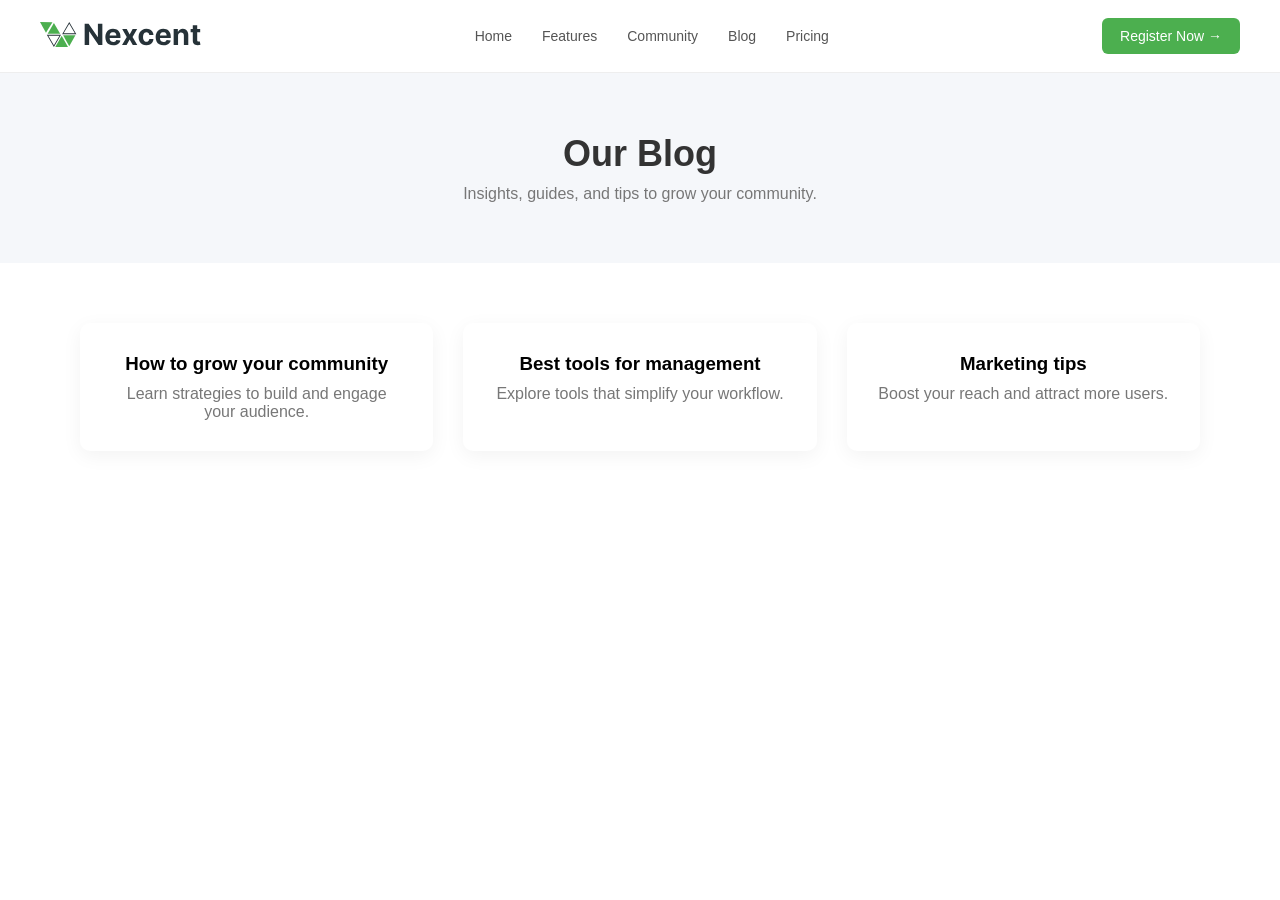
==== blog.html @ 7f6f6c65 "updated" ====
<!DOCTYPE html>
<html lang="en">
<head>
  <meta charset="UTF-8">
  <meta name="viewport" content="width=device-width, initial-scale=1.0">
  <title>Blog - Nexcent</title>
  <link rel="stylesheet" href="style.css">
</head>
<body>

<!-- NAVBAR (SAME) -->
<div class="navbar">

  <input type="checkbox" id="menu-toggle">

  <div class="nav-left">
    <label for="menu-toggle" class="menu-icon">☰</label>
    <div class="logo">
      <img src="Images/logo.svg">
    </div>
  </div>

  <div class="sidebar">
    <a href="index.html">Home</a>
    <a href="featurespg.html">Features</a>
    <a href="communitypg.html">Community</a>
    <a href="blog.html">Blog</a>
    <a href="pricing.html">Pricing</a>
    <a href="registeration.html" class="nav-btn">Register</a>
  </div>

  <ul class="nav-links">
    <li><a href="index.html">Home</a></li>
    <li><a href="featurespg.html">Features</a></li>
    <li><a href="communitypg.html">Community</a></li>
    <li><a href="blog.html">Blog</a></li>
    <li><a href="pricing.html">Pricing</a></li>
  </ul>

  <a href="registeration.html" class="nav-btn">Register Now →</a>

</div>

<!-- HERO -->
<section class="feature-hero">
  <h1>Our Blog</h1>
  <p>Insights, guides, and tips to grow your community.</p>
</section>

<!-- BLOG CARDS -->
<section class="feature-grid">

  <div class="feature-box">
    <h3>How to grow your community</h3>
    <p>Learn strategies to build and engage your audience.</p>
  </div>

  <div class="feature-box">
    <h3>Best tools for management</h3>
    <p>Explore tools that simplify your workflow.</p>
  </div>

  <div class="feature-box">
    <h3>Marketing tips</h3>
    <p>Boost your reach and attract more users.</p>
  </div>

</section>

</body>
</html>
---- style.css ----
* {
  margin: 0;
  padding: 0;
  box-sizing: border-box;
  font-family: sans-serif;
}

/* PAGE BACKGROUND */
.page-bg {
  background: linear-gradient(to right, #eaeaea, #dcdcdc);
  min-height: 100vh;
  display: flex;
  justify-content: center;
  align-items: center;
}

/* MAIN CONTAINER */
.main-box {
  width: 85%;
  max-width: 1100px;
  background: white;
  border-radius: 12px;
  box-shadow: 0 10px 30px rgba(0,0,0,0.08);
  overflow: hidden;
}

/* NAVBAR */
.navbar {
  display: flex;
  justify-content: space-between;
  align-items: center;
  padding: 18px 40px;
  border-bottom: 1px solid #eee;
}

/* LEFT SIDE FIX */
.nav-left {
  display: flex;
  align-items: center;
  gap: 10px;
}

.logo img {
  height: 25px;
}

/* NAV LINKS */
.nav-links {
  display: flex;
  gap: 30px;
  list-style: none;
}

.nav-links a {
  text-decoration: none;
  color: #555;
  font-size: 14px;
}

.nav-links a:hover {
  color: #4caf4f;
}

/* BUTTONS */
.nav-btn,
.main-btn {
  display: inline-block;
  background: #4caf4f;
  color: white;
  padding: 10px 18px;
  border-radius: 6px;
  text-decoration: none;
  font-size: 14px;
  transition: 0.3s;
}

.nav-btn:hover,
.main-btn:hover {
  background: #43a047;
}

/* HERO */
.hero {
  display: flex;
  justify-content: space-between;
  align-items: center;
  padding: 60px 100px;
  gap: 50px;
  background: #f5f7fa;
  border-bottom: 1px solid #eee;
}

.hero-text {
  flex: 1;
  max-width: 550px;
}

.hero-text h1 {
  font-size: 48px;
  color: #333;
  line-height: 1.1;
}

.hero-text span {
  display: block;
  color: #4caf4f;
  margin-top: 6px;
}

.hero-text p {
  margin: 20px 0;
  color: #777;
}

.hero-image {
  flex: 1;
  display: flex;
  justify-content: flex-end;
}

.hero-image img {
  width: 380px;
  max-width: 100%;
}

/* CLIENTS */
.clients {
  padding: 50px 80px;
  text-align: center;
}

.clients-text h2 {
  font-size: 28px;
  color: #333;
}

.clients-text p {
  color: #777;
  margin-top: 6px;
}

.client-logos {
  display: flex;
  justify-content: space-between;
  max-width: 800px;
  margin: 30px auto 0;
}

.client-logos img {
  width: 70px;
  opacity: 0.6;
}

/* FEATURES */
.features {
  padding: 60px 80px;
  text-align: center;
}

.features-text h2 {
  font-size: 28px;
}

.features-text p {
  margin-top: 10px;
  color: #777;
}

.feature-items {
  display: flex;
  justify-content: space-between;
  margin-top: 40px;
}

.feature {
  max-width: 260px;
}

.icon {
  font-size: 28px;
  margin-bottom: 10px;
}

.feature h3 {
  margin-bottom: 10px;
}

.feature p {
  color: #777;
  font-size: 14px;
}

/* FEATURE PAGE */
.feature-hero {
  background: #f5f7fa;
  text-align: center;
  padding: 60px 20px;
}

.feature-hero h1 {
  font-size: 36px;
  color: #333;
}

.feature-hero p {
  margin-top: 10px;
  color: #777;
}

.feature-grid {
  display: grid;
  grid-template-columns: repeat(3, 1fr);
  gap: 30px;
  padding: 60px 80px;
}

.feature-box {
  background: white;
  padding: 30px;
  border-radius: 10px;
  text-align: center;
  box-shadow: 0 5px 20px rgba(0,0,0,0.05);
  transition: 0.3s;
}

.feature-box:hover {
  transform: translateY(-5px);
}

.feature-box h3 {
  margin-bottom: 10px;
}

.feature-box p {
  color: #777;
}

/* CTA */
.cta {
  text-align: center;
  padding: 60px;
  background: #4caf4f;
  color: white;
}

.cta h2 {
  margin-bottom: 20px;
}

/* REGISTER */
.register-section {
  height: 90vh;
  display: flex;
  justify-content: center;
  align-items: center;
  background: #f5f7fa;
}

.register-box {
  background: white;
  padding: 40px;
  width: 350px;
  border-radius: 10px;
  text-align: center;
  box-shadow: 0 5px 20px rgba(0,0,0,0.08);
}

.register-box input {
  padding: 12px;
  border: 1px solid #ddd;
  border-radius: 6px;
}

/* SIDEBAR */
#menu-toggle {
  display: none;
}

.menu-icon {
  display: none;
  font-size: 24px;
  cursor: pointer;
}

.sidebar {
  position: fixed;
  top: 0;
  left: -250px;
  width: 250px;
  height: 100%;
  background: white;
  padding: 60px 20px;
  display: flex;
  flex-direction: column;
  gap: 20px;
  transition: 0.3s;
  z-index: 1000;
}

.sidebar a {
  text-decoration: none;
  color: #333;
}

.sidebar a:hover {
  color: #4caf4f;
}

/* OPEN SIDEBAR */
#menu-toggle:checked ~ .sidebar {
  left: 0;
}
/* =========================
   COMMUNITY PAGE FIX
========================= */

.community-hero {
  background: #f5f7fa;
  text-align: center;
  padding: 60px 20px;
}

.community-hero h1 {
  font-size: 36px;
  color: #333;
}

.community-hero p {
  margin-top: 10px;
  color: #777;
}

.community-types {
  display: flex;
  justify-content: space-between;
  padding: 60px 80px;
  gap: 30px;
}

.community-box {
  background: white;
  padding: 30px;
  border-radius: 10px;
  text-align: center;
  box-shadow: 0 5px 20px rgba(0,0,0,0.05);
  max-width: 300px;
}

.community-benefits {
  display: flex;
  justify-content: space-between;
  padding: 40px 80px;
  text-align: center;
}

.benefit {
  max-width: 250px;
}

.benefit p {
  color: #777;
  margin-top: 5px;
}
.register-box input {
  width: 100%;
}


/* =========================
   MOBILE
========================= */

@media (max-width: 768px) {

  /* FIX FEATURES PAGE GRID PROPERLY */
  .feature-grid {
    display: grid !important;
    grid-template-columns: 1fr !important; /* 🔥 ONE COLUMN */
    gap: 20px;
    padding: 30px 20px;
  }

  .feature-box {
    width: 100% !important;
    max-width: 100% !important;
  }



  .feature {
    width: 100% !important;
    max-width: 100% !important;
    margin-bottom: 20px !important;
  }

.nav-links {
  display: none !important;
}

.menu-icon {
  display: block;
}

.navbar {
  padding: 12px 16px;
}

/* prevent overflow */
.navbar {
  flex-wrap: nowrap;
}

/* ===== FIX LOGO + BUTTON ALIGNMENT ===== */

.nav-left {
  gap: 6px;
}

.logo img {
  height: 22px;
}

.nav-btn {
  font-size: 12px;
  padding: 6px 10px;
  white-space: nowrap;
}

/* ===== FIX COMMUNITY STACKING ===== */

/* FIX COMMUNITY CARDS PROPERLY */
/* STACK ALL COMMUNITY CARDS */
.community-types {
  display: flex !important;
  flex-direction: column !important;
  align-items: center !important;
  gap: 25px;
  padding: 40px 20px;
}

/* MAKE EACH LOOK LIKE CARD (LIKE CLUBS) */
.community-box {
  width: 100%;
  max-width: 320px;
  background: white;
  padding: 25px;
  border-radius: 12px;
  text-align: center;
  box-shadow: 0 5px 20px rgba(0,0,0,0.05);
}
/* STACK BENEFITS */
.community-benefits {
  display: flex !important;
  flex-direction: column !important;
  align-items: center;
  gap: 25px;
  padding: 40px 20px;
}

/* MAKE BENEFITS LOOK LIKE CARDS */
.benefit {
  width: 100%;
  max-width: 320px;
  background: white;
  padding: 25px;
  border-radius: 12px;
  text-align: center;
  box-shadow: 0 5px 20px rgba(0,0,0,0.05);
}

/* ===== SMALL HERO FIX (NOT REDESIGN) ===== */

.hero {
  flex-direction: column;
  text-align: center;
}

.hero-image img {
  width: 220px;
}
}
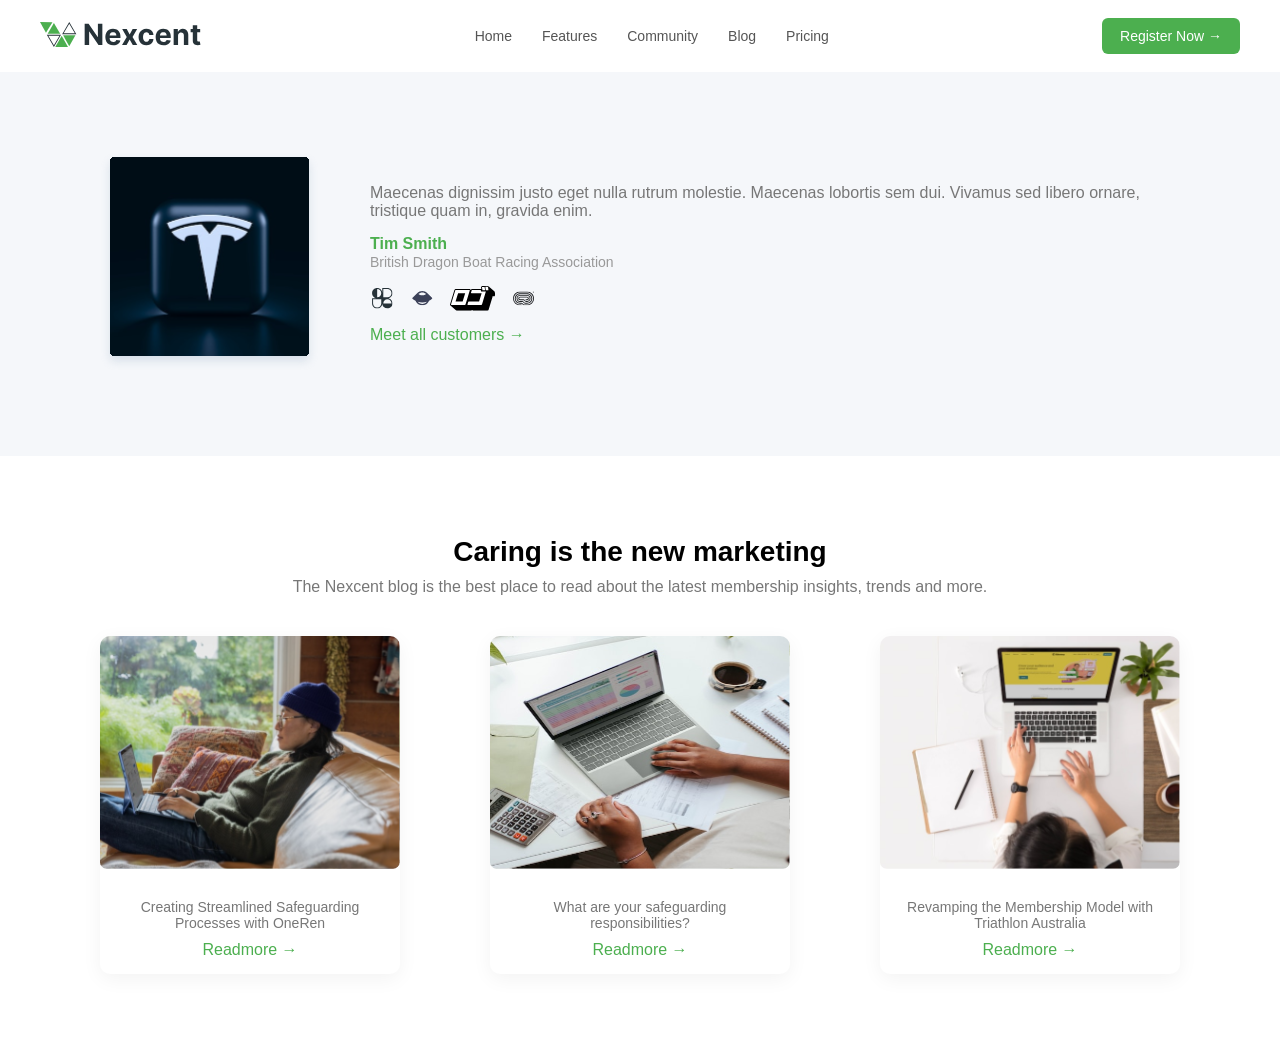
==== commit 44b8ab95: "updated" ====
--- a/blog.html
+++ b/blog.html
@@ -8,25 +8,15 @@
 </head>
 <body>
 
-<!-- NAVBAR (SAME) -->
+<!-- NAVBAR -->
 <div class="navbar">
 
   <input type="checkbox" id="menu-toggle">
 
-  <div class="nav-left">
-    <label for="menu-toggle" class="menu-icon">☰</label>
-    <div class="logo">
-      <img src="Images/logo.svg">
-    </div>
-  </div>
+  <label for="menu-toggle" class="menu-icon">☰</label>
 
-  <div class="sidebar">
-    <a href="index.html">Home</a>
-    <a href="featurespg.html">Features</a>
-    <a href="communitypg.html">Community</a>
-    <a href="blog.html">Blog</a>
-    <a href="pricing.html">Pricing</a>
-    <a href="registeration.html" class="nav-btn">Register</a>
+  <div class="logo">
+    <img src="Images/logo.svg">
   </div>
 
   <ul class="nav-links">
@@ -39,30 +29,81 @@
 
   <a href="registeration.html" class="nav-btn">Register Now →</a>
 
+  <!-- SIDEBAR -->
+  <div class="sidebar">
+    <a href="index.html">Home</a>
+    <a href="featurespg.html">Features</a>
+    <a href="communitypg.html">Community</a>
+    <a href="blog.html">Blog</a>
+    <a href="pricing.html">Pricing</a>
+    <a href="registeration.html" class="nav-btn">Register</a>
+  </div>
+
 </div>
 
-<!-- HERO -->
-<section class="feature-hero">
-  <h1>Our Blog</h1>
-  <p>Insights, guides, and tips to grow your community.</p>
+<!-- TESTIMONIAL -->
+<section class="testimonial">
+
+  <div class="test-img">
+    <img src="Images/blog/img1.svg">
+  </div>
+
+  <div class="test-text">
+    <p>
+      Maecenas dignissim justo eget nulla rutrum molestie. Maecenas lobortis sem dui.
+      Vivamus sed libero ornare, tristique quam in, gravida enim.
+    </p>
+
+    <h4>Tim Smith</h4>
+    <span>British Dragon Boat Racing Association</span>
+
+    <div class="test-logos">
+      <img src="Images/clientslogos/logo1.svg">
+      <img src="Images/clientslogos/logo2.svg">
+      <img src="Images/clientslogos/logo3.svg">
+      <img src="Images/clientslogos/logo4.svg">
+    </div>
+
+    <a href="#" class="meet-link">Meet all customers →</a>
+  </div>
+
 </section>
 
-<!-- BLOG CARDS -->
-<section class="feature-grid">
+<!-- BLOG SECTION -->
+<section class="blog-section">
 
-  <div class="feature-box">
-    <h3>How to grow your community</h3>
-    <p>Learn strategies to build and engage your audience.</p>
-  </div>
+  <h2>Caring is the new marketing</h2>
+  <p>
+    The Nexcent blog is the best place to read about the latest membership insights,
+    trends and more.
+  </p>
 
-  <div class="feature-box">
-    <h3>Best tools for management</h3>
-    <p>Explore tools that simplify your workflow.</p>
-  </div>
+  <div class="blog-cards">
 
-  <div class="feature-box">
-    <h3>Marketing tips</h3>
-    <p>Boost your reach and attract more users.</p>
+    <div class="blog-card">
+      <img src="Images/blog/img2.svg">
+      <div class="blog-content">
+        <p>Creating Streamlined Safeguarding Processes with OneRen</p>
+        <a href="#">Readmore →</a>
+      </div>
+    </div>
+
+    <div class="blog-card">
+      <img src="Images/blog/img3.svg">
+      <div class="blog-content">
+        <p>What are your safeguarding responsibilities?</p>
+        <a href="#">Readmore →</a>
+      </div>
+    </div>
+
+    <div class="blog-card">
+      <img src="Images/blog/img4.svg">
+      <div class="blog-content">
+        <p>Revamping the Membership Model with Triathlon Australia</p>
+        <a href="#">Readmore →</a>
+      </div>
+    </div>
+
   </div>
 
 </section>
--- a/style.css
+++ b/style.css
@@ -2,42 +2,29 @@
   margin: 0;
   padding: 0;
   box-sizing: border-box;
-  font-family: sans-serif;
-}
-
-/* PAGE BACKGROUND */
+  font-family: 'Segoe UI', sans-serif;
+}
+
+/* ===== MAIN CONTAINER ===== */
+
 .page-bg {
-  background: linear-gradient(to right, #eaeaea, #dcdcdc);
-  min-height: 100vh;
-  display: flex;
-  justify-content: center;
+  background: #f5f7fa;
+  padding: 20px;
+}
+
+.main-box {
+  background: white;
+  border-radius: 10px;
+  overflow: hidden;
+}
+
+/* ===== NAVBAR ===== */
+
+.navbar {
+  display: flex;
   align-items: center;
-}
-
-/* MAIN CONTAINER */
-.main-box {
-  width: 85%;
-  max-width: 1100px;
-  background: white;
-  border-radius: 12px;
-  box-shadow: 0 10px 30px rgba(0,0,0,0.08);
-  overflow: hidden;
-}
-
-/* NAVBAR */
-.navbar {
-  display: flex;
   justify-content: space-between;
-  align-items: center;
   padding: 18px 40px;
-  border-bottom: 1px solid #eee;
-}
-
-/* LEFT SIDE FIX */
-.nav-left {
-  display: flex;
-  align-items: center;
-  gap: 10px;
 }
 
 .logo img {
@@ -47,8 +34,8 @@
 /* NAV LINKS */
 .nav-links {
   display: flex;
+  list-style: none;
   gap: 30px;
-  list-style: none;
 }
 
 .nav-links a {
@@ -57,54 +44,75 @@
   font-size: 14px;
 }
 
-.nav-links a:hover {
-  color: #4caf4f;
-}
-
-/* BUTTONS */
-.nav-btn,
-.main-btn {
-  display: inline-block;
+/* BUTTON */
+.nav-btn {
   background: #4caf4f;
   color: white;
   padding: 10px 18px;
   border-radius: 6px;
   text-decoration: none;
   font-size: 14px;
+}
+
+/* ===== SIDEBAR ===== */
+
+#menu-toggle {
+  display: none;
+}
+
+.menu-icon {
+  display: none;
+  font-size: 22px;
+  cursor: pointer;
+}
+
+.sidebar {
+  position: fixed;
+  top: 0;
+  left: -260px;
+  width: 260px;
+  height: 100%;
+  background: white;
+  padding: 80px 20px;
+  display: flex;
+  flex-direction: column;
+  gap: 20px;
   transition: 0.3s;
-}
-
-.nav-btn:hover,
-.main-btn:hover {
-  background: #43a047;
-}
-
-/* HERO */
+  z-index: 999;
+}
+
+.sidebar a {
+  text-decoration: none;
+  color: #333;
+  font-size: 16px;
+}
+
+#menu-toggle:checked ~ .sidebar {
+  left: 0;
+}
+
+/* ===== HERO ===== */
+
 .hero {
   display: flex;
+  align-items: center;
   justify-content: space-between;
-  align-items: center;
-  padding: 60px 100px;
-  gap: 50px;
+  padding: 80px 100px;
   background: #f5f7fa;
-  border-bottom: 1px solid #eee;
 }
 
 .hero-text {
-  flex: 1;
-  max-width: 550px;
+  max-width: 500px;
 }
 
 .hero-text h1 {
-  font-size: 48px;
-  color: #333;
-  line-height: 1.1;
+  font-size: 52px;
+  font-weight: 700;
+  line-height: 1.2;
 }
 
 .hero-text span {
-  display: block;
   color: #4caf4f;
-  margin-top: 6px;
 }
 
 .hero-text p {
@@ -112,48 +120,52 @@
   color: #777;
 }
 
-.hero-image {
-  flex: 1;
-  display: flex;
-  justify-content: flex-end;
-}
-
+.main-btn {
+  display: inline-block;
+  background: #4caf4f;
+  color: white;
+  padding: 12px 22px;
+  border-radius: 6px;
+  text-decoration: none;
+}
+
+/* IMAGE */
 .hero-image img {
-  width: 380px;
-  max-width: 100%;
-}
-
-/* CLIENTS */
+  width: 420px;
+}
+
+/* ===== CLIENTS ===== */
+
 .clients {
-  padding: 50px 80px;
   text-align: center;
-}
-
-.clients-text h2 {
+  padding: 60px 100px;
+}
+
+.clients h2 {
   font-size: 28px;
-  color: #333;
-}
-
-.clients-text p {
-  color: #777;
-  margin-top: 6px;
+  margin-bottom: 10px;
+}
+
+.clients p {
+  color: #777;
+  margin-bottom: 30px;
 }
 
 .client-logos {
   display: flex;
-  justify-content: space-between;
-  max-width: 800px;
-  margin: 30px auto 0;
+  justify-content: center;
+  gap: 40px;
 }
 
 .client-logos img {
-  width: 70px;
-  opacity: 0.6;
-}
-
-/* FEATURES */
+  height: 30px;
+  opacity: 0.7;
+}
+
+/* ===== FEATURES ===== */
+
 .features {
-  padding: 60px 80px;
+  padding: 80px 100px;
   text-align: center;
 }
 
@@ -162,320 +174,354 @@
 }
 
 .features-text p {
+  color: #777;
   margin-top: 10px;
-  color: #777;
-}
-
+}
+
+/* CARDS */
 .feature-items {
   display: flex;
   justify-content: space-between;
   margin-top: 40px;
+  gap: 20px;
 }
 
 .feature {
-  max-width: 260px;
-}
-
-.icon {
-  font-size: 28px;
-  margin-bottom: 10px;
-}
-
-.feature h3 {
-  margin-bottom: 10px;
-}
-
-.feature p {
-  color: #777;
-  font-size: 14px;
-}
-
-/* FEATURE PAGE */
-.feature-hero {
-  background: #f5f7fa;
-  text-align: center;
-  padding: 60px 20px;
-}
-
-.feature-hero h1 {
-  font-size: 36px;
-  color: #333;
-}
-
-.feature-hero p {
-  margin-top: 10px;
-  color: #777;
-}
-
-.feature-grid {
-  display: grid;
-  grid-template-columns: repeat(3, 1fr);
-  gap: 30px;
-  padding: 60px 80px;
-}
-
-.feature-box {
   background: white;
   padding: 30px;
   border-radius: 10px;
-  text-align: center;
+  width: 30%;
   box-shadow: 0 5px 20px rgba(0,0,0,0.05);
-  transition: 0.3s;
-}
-
-.feature-box:hover {
-  transform: translateY(-5px);
-}
-
-.feature-box h3 {
-  margin-bottom: 10px;
-}
-
-.feature-box p {
-  color: #777;
-}
-
-/* CTA */
-.cta {
-  text-align: center;
-  padding: 60px;
-  background: #4caf4f;
-  color: white;
-}
-
-.cta h2 {
+}
+
+.feature h3 {
+  margin: 10px 0;
+}
+
+.feature p {
+  color: #777;
+  font-size: 14px;
+}
+
+/* ===== FEATURE ROW ===== */
+
+.feature-row {
+  display: flex;
+  align-items: center;
+  justify-content: space-between;
+  padding: 80px 100px;
+  gap: 50px;
+}
+
+.feature-img img {
+  width: 400px;
+}
+
+.feature-text {
+  max-width: 500px;
+}
+
+.feature-text h2 {
+  font-size: 28px;
+  margin-bottom: 15px;
+}
+
+.feature-text p {
+  color: #777;
   margin-bottom: 20px;
 }
-
-/* REGISTER */
+.feature .main-btn:hover{
+ background-color: #155417;
+}
+
+/* ===== COMMUNITY STATS ===== */
+
+.community-stats {
+  display: flex;
+  justify-content: space-between;
+  align-items: center;
+  padding: 80px 100px;
+  background: #f5f7fa;
+}
+
+.stats-left h2 {
+  font-size: 28px;
+}
+
+.stats-left span {
+  color: #4caf4f;
+}
+
+.stats-left p {
+  color: #777;
+  margin-top: 10px;
+}
+
+.stats-right {
+  display: grid;
+  grid-template-columns: repeat(2, 1fr);
+  gap: 30px;
+}
+
+.stat-box h3 {
+  font-size: 18px;
+}
+
+.stat-box p {
+  color: #777;
+  font-size: 14px;
+}
+
+/* ===== REGISTER PAGE ===== */
+
 .register-section {
-  height: 90vh;
   display: flex;
   justify-content: center;
   align-items: center;
+  padding: 80px 20px;
   background: #f5f7fa;
 }
 
+/* FORM BOX */
 .register-box {
   background: white;
   padding: 40px;
-  width: 350px;
+  width: 100%;
+  max-width: 400px;
   border-radius: 10px;
+  box-shadow: 0 5px 20px rgba(0,0,0,0.05);
   text-align: center;
-  box-shadow: 0 5px 20px rgba(0,0,0,0.08);
-}
-
+}
+
+.register-box h2 {
+  font-size: 26px;
+  margin-bottom: 5px;
+}
+
+/* INPUTS */
 .register-box input {
+  width: 100%;
   padding: 12px;
   border: 1px solid #ddd;
   border-radius: 6px;
-}
-
-/* SIDEBAR */
-#menu-toggle {
-  display: none;
-}
-
-.menu-icon {
-  display: none;
-  font-size: 24px;
+  font-size: 14px;
+  outline: none;
+  transition: 0.2s;
+}
+
+.register-box input:focus {
+  border-color: #4caf4f;
+  box-shadow: 0 0 0 2px rgba(76, 175, 79, 0.1);
+}
+
+/* BUTTON */
+.register-box .main-btn {
+  margin-top: 10px;
   cursor: pointer;
-}
-
-.sidebar {
-  position: fixed;
-  top: 0;
-  left: -250px;
-  width: 250px;
-  height: 100%;
+  border: none;
+}
+
+/* ===== TESTIMONIAL ===== */
+
+.testimonial {
+  display: flex;
+  align-items: center;
+  gap: 50px;
+  padding: 80px 100px;
+  background: #f5f7fa;
+}
+
+.test-img img {
+  width: 220px;
+  border-radius: 10px;
+}
+
+.test-text p {
+  color: #777;
+  margin-bottom: 15px;
+}
+
+.test-text h4 {
+  color: #4caf4f;
+}
+
+.test-text span {
+  font-size: 14px;
+  color: #999;
+}
+
+.test-logos {
+  display: flex;
+  gap: 15px;
+  margin: 15px 0;
+}
+
+.test-logos img {
+  height: 25px;
+}
+
+.meet-link {
+  color: #4caf4f;
+  text-decoration: none;
+}
+
+/* ===== BLOG ===== */
+
+.blog-section {
+  padding: 80px 100px;
+  text-align: center;
+}
+
+.blog-section h2 {
+  font-size: 28px;
+}
+
+.blog-section p {
+  color: #777;
+  margin: 10px 0 40px;
+}
+
+.blog-cards {
+  display: flex;
+  justify-content: space-between;
+  gap: 20px;
+}
+
+.blog-card {
   background: white;
-  padding: 60px 20px;
-  display: flex;
-  flex-direction: column;
-  gap: 20px;
-  transition: 0.3s;
-  z-index: 1000;
-}
-
-.sidebar a {
-  text-decoration: none;
-  color: #333;
-}
-
-.sidebar a:hover {
-  color: #4caf4f;
-}
-
-/* OPEN SIDEBAR */
-#menu-toggle:checked ~ .sidebar {
-  left: 0;
-}
-/* =========================
-   COMMUNITY PAGE FIX
-========================= */
-
-.community-hero {
-  background: #f5f7fa;
-  text-align: center;
-  padding: 60px 20px;
-}
-
-.community-hero h1 {
-  font-size: 36px;
-  color: #333;
-}
-
-.community-hero p {
-  margin-top: 10px;
-  color: #777;
-}
-
-.community-types {
-  display: flex;
-  justify-content: space-between;
-  padding: 60px 80px;
-  gap: 30px;
-}
-
-.community-box {
-  background: white;
-  padding: 30px;
   border-radius: 10px;
-  text-align: center;
+  overflow: hidden;
   box-shadow: 0 5px 20px rgba(0,0,0,0.05);
   max-width: 300px;
 }
 
-.community-benefits {
-  display: flex;
-  justify-content: space-between;
-  padding: 40px 80px;
-  text-align: center;
-}
-
-.benefit {
-  max-width: 250px;
-}
-
-.benefit p {
-  color: #777;
-  margin-top: 5px;
-}
-.register-box input {
+.blog-card img {
   width: 100%;
 }
 
-
-/* =========================
-   MOBILE
-========================= */
+.blog-content {
+  padding: 15px;
+}
+
+.blog-content p {
+  font-size: 14px;
+  margin-bottom: 10px;
+}
+
+.blog-content a {
+  color: #4caf4f;
+  text-decoration: none;
+}
+
+
+/* ===== MOBILE ===== */
 
 @media (max-width: 768px) {
 
-  /* FIX FEATURES PAGE GRID PROPERLY */
-  .feature-grid {
-    display: grid !important;
-    grid-template-columns: 1fr !important; /* 🔥 ONE COLUMN */
+  /* NAV */
+  .menu-icon {
+    display: block;
+  }
+
+  .nav-links {
+    display: none;
+  }
+
+  .navbar {
+    padding: 12px 16px;
+  }
+
+  .logo img {
+    height: 22px;
+  }
+
+  .nav-btn {
+    font-size: 12px;
+    padding: 6px 10px;
+  }
+
+  /* HERO */
+  .hero {
+    flex-direction: column;
+    text-align: center;
+    padding: 40px 20px;
+  }
+
+  .hero-text h1 {
+    font-size: 30px;
+  }
+
+  .hero-image img {
+    width: 240px;
+    margin-top: 20px;
+  }
+
+  /* CLIENTS */
+  .clients {
+    padding: 40px 20px;
+  }
+
+  .client-logos {
+    flex-wrap: wrap;
     gap: 20px;
-    padding: 30px 20px;
-  }
-
-  .feature-box {
-    width: 100% !important;
-    max-width: 100% !important;
-  }
-
-
+  }
+
+  /* FEATURES */
+  .feature-items {
+    flex-direction: column;
+  }
 
   .feature {
-    width: 100% !important;
-    max-width: 100% !important;
-    margin-bottom: 20px !important;
-  }
-
-.nav-links {
-  display: none !important;
-}
-
-.menu-icon {
-  display: block;
-}
-
-.navbar {
-  padding: 12px 16px;
-}
-
-/* prevent overflow */
-.navbar {
-  flex-wrap: nowrap;
-}
-
-/* ===== FIX LOGO + BUTTON ALIGNMENT ===== */
-
-.nav-left {
-  gap: 6px;
-}
-
-.logo img {
-  height: 22px;
-}
-
-.nav-btn {
-  font-size: 12px;
-  padding: 6px 10px;
-  white-space: nowrap;
-}
-
-/* ===== FIX COMMUNITY STACKING ===== */
-
-/* FIX COMMUNITY CARDS PROPERLY */
-/* STACK ALL COMMUNITY CARDS */
-.community-types {
-  display: flex !important;
-  flex-direction: column !important;
-  align-items: center !important;
-  gap: 25px;
-  padding: 40px 20px;
-}
-
-/* MAKE EACH LOOK LIKE CARD (LIKE CLUBS) */
-.community-box {
-  width: 100%;
-  max-width: 320px;
-  background: white;
-  padding: 25px;
-  border-radius: 12px;
-  text-align: center;
-  box-shadow: 0 5px 20px rgba(0,0,0,0.05);
-}
-/* STACK BENEFITS */
-.community-benefits {
-  display: flex !important;
-  flex-direction: column !important;
-  align-items: center;
-  gap: 25px;
-  padding: 40px 20px;
-}
-
-/* MAKE BENEFITS LOOK LIKE CARDS */
-.benefit {
-  width: 100%;
-  max-width: 320px;
-  background: white;
-  padding: 25px;
-  border-radius: 12px;
-  text-align: center;
-  box-shadow: 0 5px 20px rgba(0,0,0,0.05);
-}
-
-/* ===== SMALL HERO FIX (NOT REDESIGN) ===== */
-
-.hero {
-  flex-direction: column;
-  text-align: center;
-}
-
-.hero-image img {
-  width: 220px;
-}
+    width: 100%;
+  }
+
+  /* FEATURE ROW */
+  .feature-row {
+    flex-direction: column;
+    text-align: center;
+    padding: 40px 20px;
+  }
+
+  .feature-img img {
+    width: 250px;
+  }
+
+  .community-stats {
+    flex-direction: column;
+    text-align: center;
+    padding: 40px 20px;
+  }
+
+  .stats-right {
+    grid-template-columns: 1fr;
+    margin-top: 30px;
+  }
+
+   .register-section {
+    padding: 40px 15px;
+  }
+
+  .register-box {
+    padding: 25px;
+  }
+
+  .testimonial {
+    flex-direction: column;
+    text-align: center;
+    padding: 40px 20px;
+  }
+
+  .blog-section {
+    padding: 40px 20px;
+  }
+
+  .blog-cards {
+    flex-direction: column;
+    align-items: center;
+  }
+
+  .blog-card {
+    width: 100%;
+    max-width: 320px;
+  }
 }
